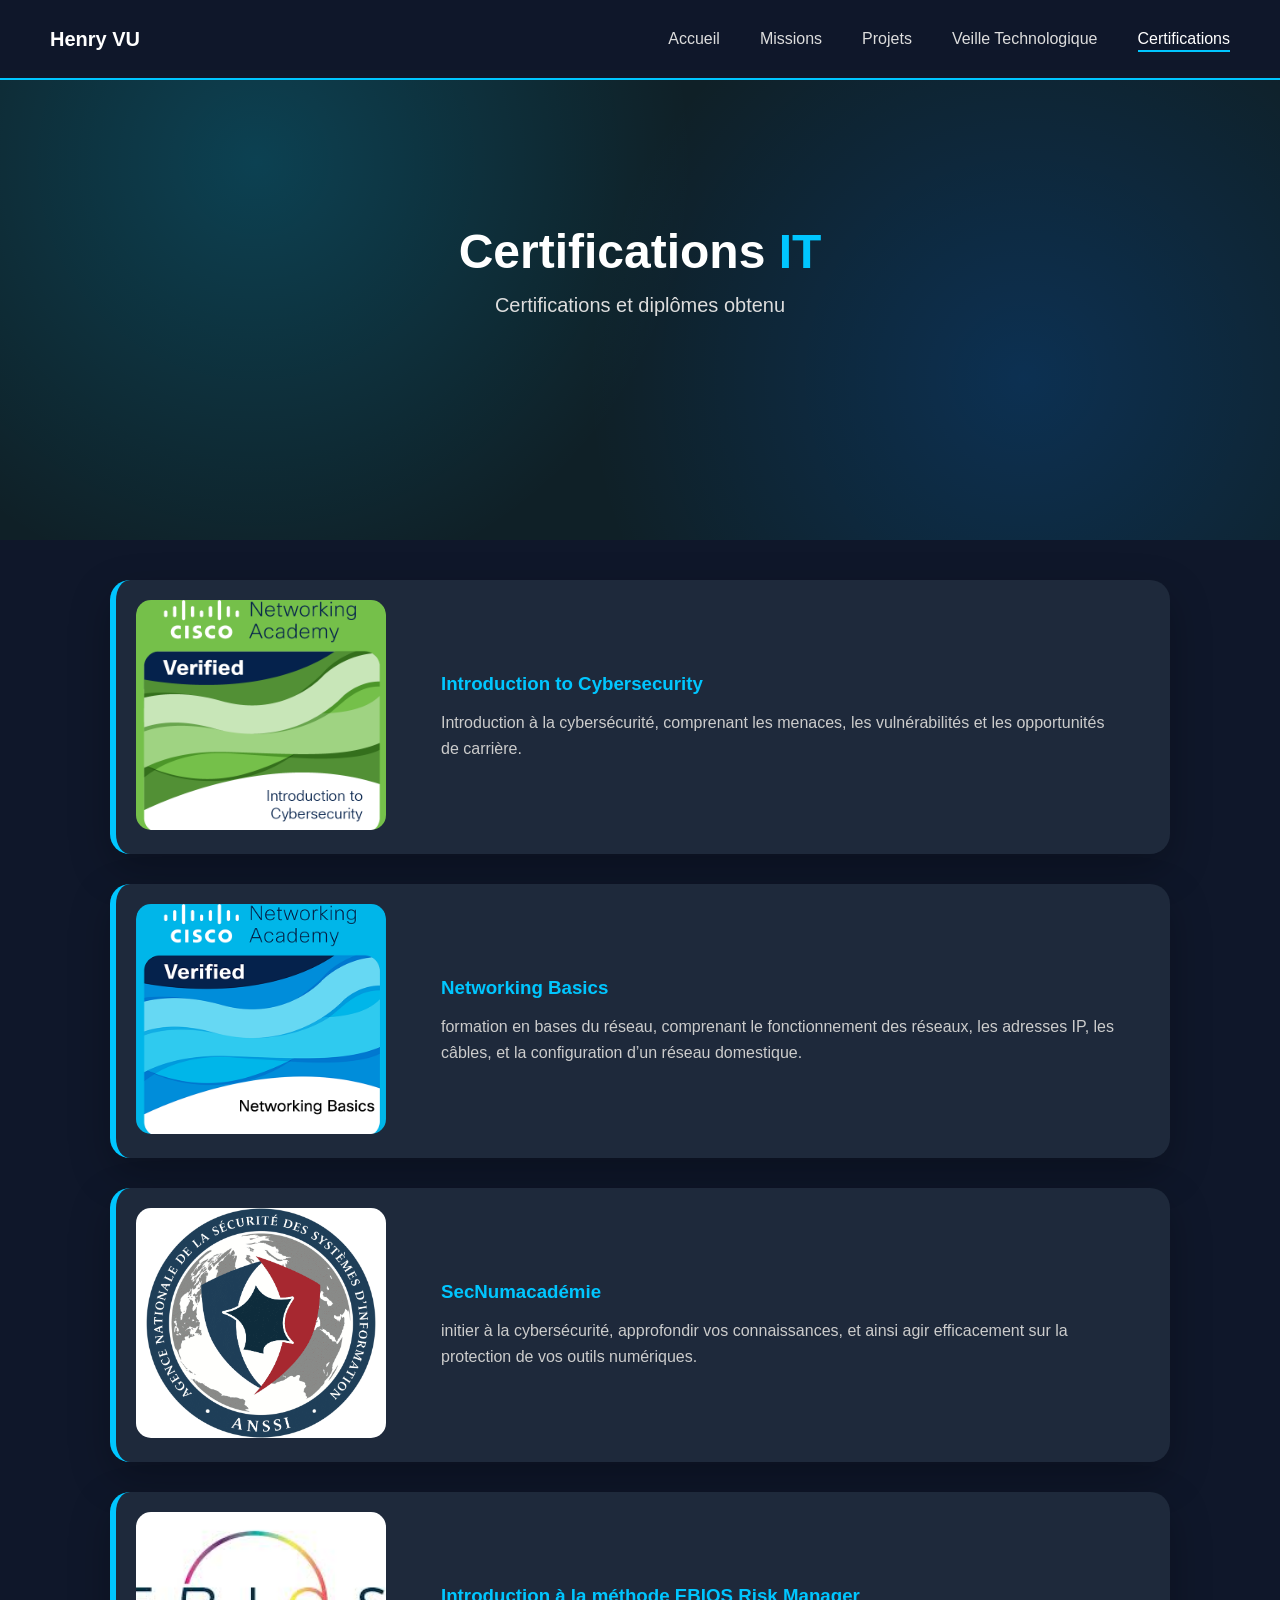
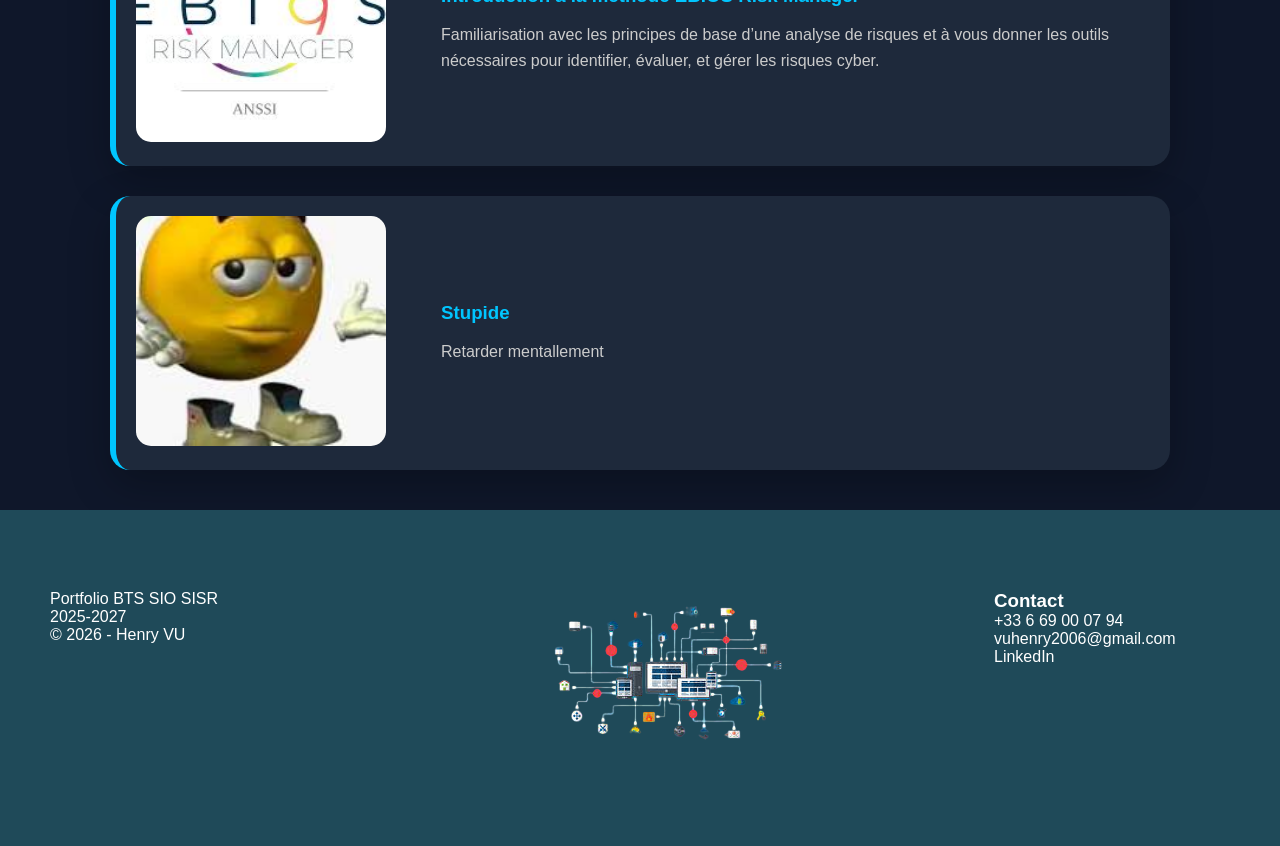
==== certif.html @ 15921a3d "Add files via upload" ====
<!DOCTYPE html>
<html lang="fr">
<head>
    <meta charset="UTF-8">
    <meta name="viewport" content="width=device-width, initial-scale=1.0">
    <title>Certifications - Henry VU</title>
    <link rel="stylesheet" href="css/style.css">
</head>
<body>

<!-- ===================== HEADER ===================== -->
<header>
    <div class="logo">Henry VU</div>
    <nav>
        <ul>
            <li><a href="index.html">Accueil</a></li>
            <li><a href="e5.html">Missions</a></li>
            <li><a href="e6.html">Projets</a></li>
            <li><a href="veille.html">Veille Technologique</a></li>
            <li><a href="certif.html" class="active">Certifications</a></li>
        </ul>
    </nav>
</header>

<!-- ===================== HERO PAGE INTERNE ===================== -->
<section class="hero page-hero">
    <div class="hero-text">
        <h1>Certifications <span>IT</span></h1>
        <p>Certifications et diplômes obtenu</p>
    </div>
</section>

<!-- ===================== MISSIONS E6 ===================== -->
<section class="cards-section">

    <div class="card-horizontal">

        <!-- IMAGE CLIQUABLE -->
        <a href="pdf/cyber.pdf" target="_blank">
            <img src="images/cyber.png" alt="Réseau">
        </a>

        <div class="card-content">
            <h3>Introduction to Cybersecurity</h3>
            <p>
                Introduction à la cybersécurité, comprenant les menaces, les vulnérabilités et les opportunités de carrière.
            </p>
        </div>

    </div>

    <div class="card-horizontal">

        <!-- IMAGE CLIQUABLE -->
        <a href="pdf/network.pdf" target="_blank">
            <img src="images/network.png" alt="Réseau">
        </a>

        <div class="card-content">
            <h3>Networking Basics</h3>
            <p>
                formation en bases du réseau, comprenant le fonctionnement des réseaux, les adresses IP, les câbles, et la configuration d’un réseau 			domestique.
            </p>
        </div>

    </div>

    <div class="card-horizontal">

        <!-- IMAGE CLIQUABLE -->
        <a href="pdf/anssi.pdf" target="_blank">
            <img src="images/anssi.png" alt="Réseau">
        </a>

        <div class="card-content">
            <h3>SecNumacadémie</h3>
            <p>
                initier à la cybersécurité, approfondir vos connaissances, et ainsi agir efficacement sur la protection de vos outils numériques.
            </p>
        </div>

    </div>

    <div class="card-horizontal">

        <!-- IMAGE CLIQUABLE -->
        <a href="pdf/ebios.pdf" target="_blank">
            <img src="images/ebios.jpg" alt="Réseau">
        </a>

        <div class="card-content">
            <h3>Introduction à la méthode EBIOS Risk Manager</h3>
            <p>
                Familiarisation avec les principes de base d’une analyse de risques et à vous donner les outils nécessaires pour identifier, évaluer, et gérer les risques cyber.
            </p>
        </div>

    </div>

    <div class="card-horizontal">

        <!-- IMAGE CLIQUABLE -->
        <a href="pdf/nigga.png" target="_blank">
            <img src="images/idk.jpg" alt="Réseau">
        </a>

        <div class="card-content">
            <h3>Stupide</h3>
            <p>
                Retarder mentallement
            </p>
        </div>

    </div>



</section>

<!-- FOOTER GLOBAL -->
<footer class="main-footer">

    <div class="footer-left">
        <p>Portfolio BTS SIO SISR</p>
	<p>2025-2027</p>
        <div class="socials"></div>
        <p class="copyright">© 2026 - Henry VU</p>
    </div>

    <div class="footer-left">
        <img src="images/footer2.png" alt="Logo">
    </div>

    <div class="footer-right">
        <h3>Contact</h3>
        <p>+33 6 69 00 07 94</p>
	<p>vuhenry2006@gmail.com</p>
	<a href="https://www.linkedin.com/in/henry-vu-423436365/" target="_blank" class="link-custom">
    LinkedIn
</a>
    </div>

</footer>

</body>
</html>
---- css/style.css ----
/* ===================== RESET ===================== */
* {
    margin: 0;
    padding: 0;
    box-sizing: border-box;
}

body {
    font-family: 'Segoe UI', sans-serif;
    background-color: #0f172a; /* fond IT sombre global */
    color: #ddd;
}

/* ===================== HEADER ===================== */
header {
    display: flex;
    justify-content: space-between;
    align-items: center;
    height: 80px;
    padding: 0 50px;
    background: #0f172a;
    border-bottom: 2px solid #00c6ff;
    position: fixed;
    top: 0;
    width: 100%;
    z-index: 1000;
}

header .logo {
    font-weight: bold;
    font-size: 20px;
    color: white;
}

header nav ul {
    display: flex;
    list-style: none;
    gap: 40px;
}

header nav a {
    text-decoration: none;
    color: #ddd;
    font-weight: 500;
    position: relative;
    padding-bottom: 5px;
    transition: 0.3s;
}

/* Hover menu */
header nav a:hover {
    color: white;
}

/* Trait animé pour menu */
header nav a::after {
    content: "";
    position: absolute;
    left: 0;
    bottom: 0;
    width: 0%;
    height: 2px;
    background: #00c6ff;
    transition: 0.3s;
}

header nav a:hover::after,
header nav a.active::after {
    width: 100%;
}

header nav a.active {
    color: white;
}

/* ===================== HERO ===================== */
.hero {
    display: flex;
    flex-direction: column;
    justify-content: center; /* centre le texte et les bulles */
    align-items: center;
    gap: 60px; /* espace fixe entre texte et bulles */
    height: 60vh; /* prendre toute la hauteur de l'écran */
    padding: 50px 20px;
    text-align: center;
    color: white;

    /* Fond IT network */
    background: radial-gradient(circle at 20% 30%, #00c6ff33, transparent 40%),
                radial-gradient(circle at 80% 70%, #0072ff33, transparent 40%),
                #0f2027;
}

.hero-text h1 {
    font-size: 48px;
    margin-bottom: 15px;
}

.hero-text h1 span {
    color: #00c6ff;
}

.hero-text p {
    font-size: 20px;
    margin-bottom: 20;
    color: #ddd;
}

/* ===================== BOUTONS (optionnel) ===================== */
.btn-dark {
    background: #00c6ff;
    color: white;
    padding: 12px 40px;
    border-radius: 30px;
    text-decoration: none;
    transition: 0.3s;
}

.btn-dark:hover {
    background: #009edb;
}

.btn-light {
    background: transparent;
    color: #00c6ff;
    padding: 12px 40px;
    border-radius: 30px;
    text-decoration: none;
    border: 2px solid #00c6ff;
    transition: 0.3s;
}

.btn-light:hover {
    background: #00c6ff;
    color: white;
}

.buttons {
    display: flex;
    gap: 20px;
    justify-content: center;
    margin-top: 30px; /* espace entre texte et bulles */
}

/* ===================== CARDS HORIZONTALES ===================== */

.cards-section {
    max-width: 1100px;
    margin: 40px auto;
    padding: 0 20px;
}

/* CONTENU DROITE */
.card-content {
    padding: 30px;
}

.card-content h3 {
    color: #00c6ff;
    margin-bottom: 15px;
}

.card-content p {
    color: #ccc;
    line-height: 1.6;
}

.card-horizontal {
    display: flex;
    align-items: center;
    background: #1e293b;
    border-radius: 20px;
    padding: 20px;
    margin-bottom: 30px;
    box-shadow: 0 15px 40px rgba(0,0,0,0.25);
    border-left: 6px solid #00c6ff;
    transition: 0.3s;
}

.card-horizontal a {
    display: block;
    margin-right: 25px;
}

.card-horizontal img {
    width: 250px;
    height: 230px;
    object-fit: cover;
    border-radius: 15px;
    transition: 0.3s;
}

.card-horizontal img:hover {
    transform: scale(1.05);
    opacity: 0.9;
}

/* ===================== VEILLE SECTION ===================== */

.veille-section {
    display: flex;
    justify-content: center;
    gap: 100px;
    padding: 120px 50px 80px;
    background: #0f172a;
}

.veille-card {
    position: relative;
    width: 360px;
    height: 420px;
    border-radius: 20px;
    overflow: hidden;
    box-shadow: 0 15px 40px rgba(0,0,0,0.15);
}

.veille-card img {
    width: 100%;
    height: 100%;
    object-fit: cover;
}

.veille-content {
    position: absolute;
    bottom: 0;
    background: rgba(0,0,0,0.65);
    color: white;
    padding: 20px;
    width: 100%;
    text-align: center;
}

.veille-content h3 {
    margin-bottom: 15px;
}

.btn-outline {
    display: inline-block;
    margin-top: 20px;
    padding: 10px 25px;
    border: 2px solid white;
    border-radius: 30px;
    text-decoration: none;
    color: white;
    transition: 0.3s;
}

.btn-outline:hover {
    background: white;
    color: black;
}

/* ===================== FOOTER GLOBAL ===================== */

.main-footer {
    display: flex;
    justify-content: space-between;
    padding: 80px 50px;
    background: #1f4a59;
    color: white;
}

.footer-left,
.footer-center,
.footer-right {
    width: 20%;
}

.footer-right input {
    width: 100%;
    padding: 10px;
    margin: 10px 0;
    border-radius: 8px;
    border: none;
}

.link-white {
    color: white;
    text-decoration: none;
}

.link-white:hover {
    text-decoration: underline;
}

.link-custom {
    color: white;
    text-decoration: none;
}

.link-custom:hover {
    text-decoration: underline;
}

/* ========================= */
/* SECTION A PROPOS */
/* ========================= */

.about {
    padding: 80px 20px;
    display: flex;
    justify-content: center;
    align-items: center;
}

.about-container {
    max-width: 900px;
    text-align: center;
    background: rgba(255, 255, 255, 0.05);
    padding: 50px;
    border-radius: 20px;
    backdrop-filter: blur(10px);
    box-shadow: 0 0 30px rgba(0, 198, 255, 0.2);
}

.about-container h2 {
    font-size: 32px;
    margin-bottom: 30px;
    color: #00c6ff;
}

.about-container p {
    font-size: 18px;
    line-height: 1.8;
    margin-bottom: 20px;
    color: white;
}
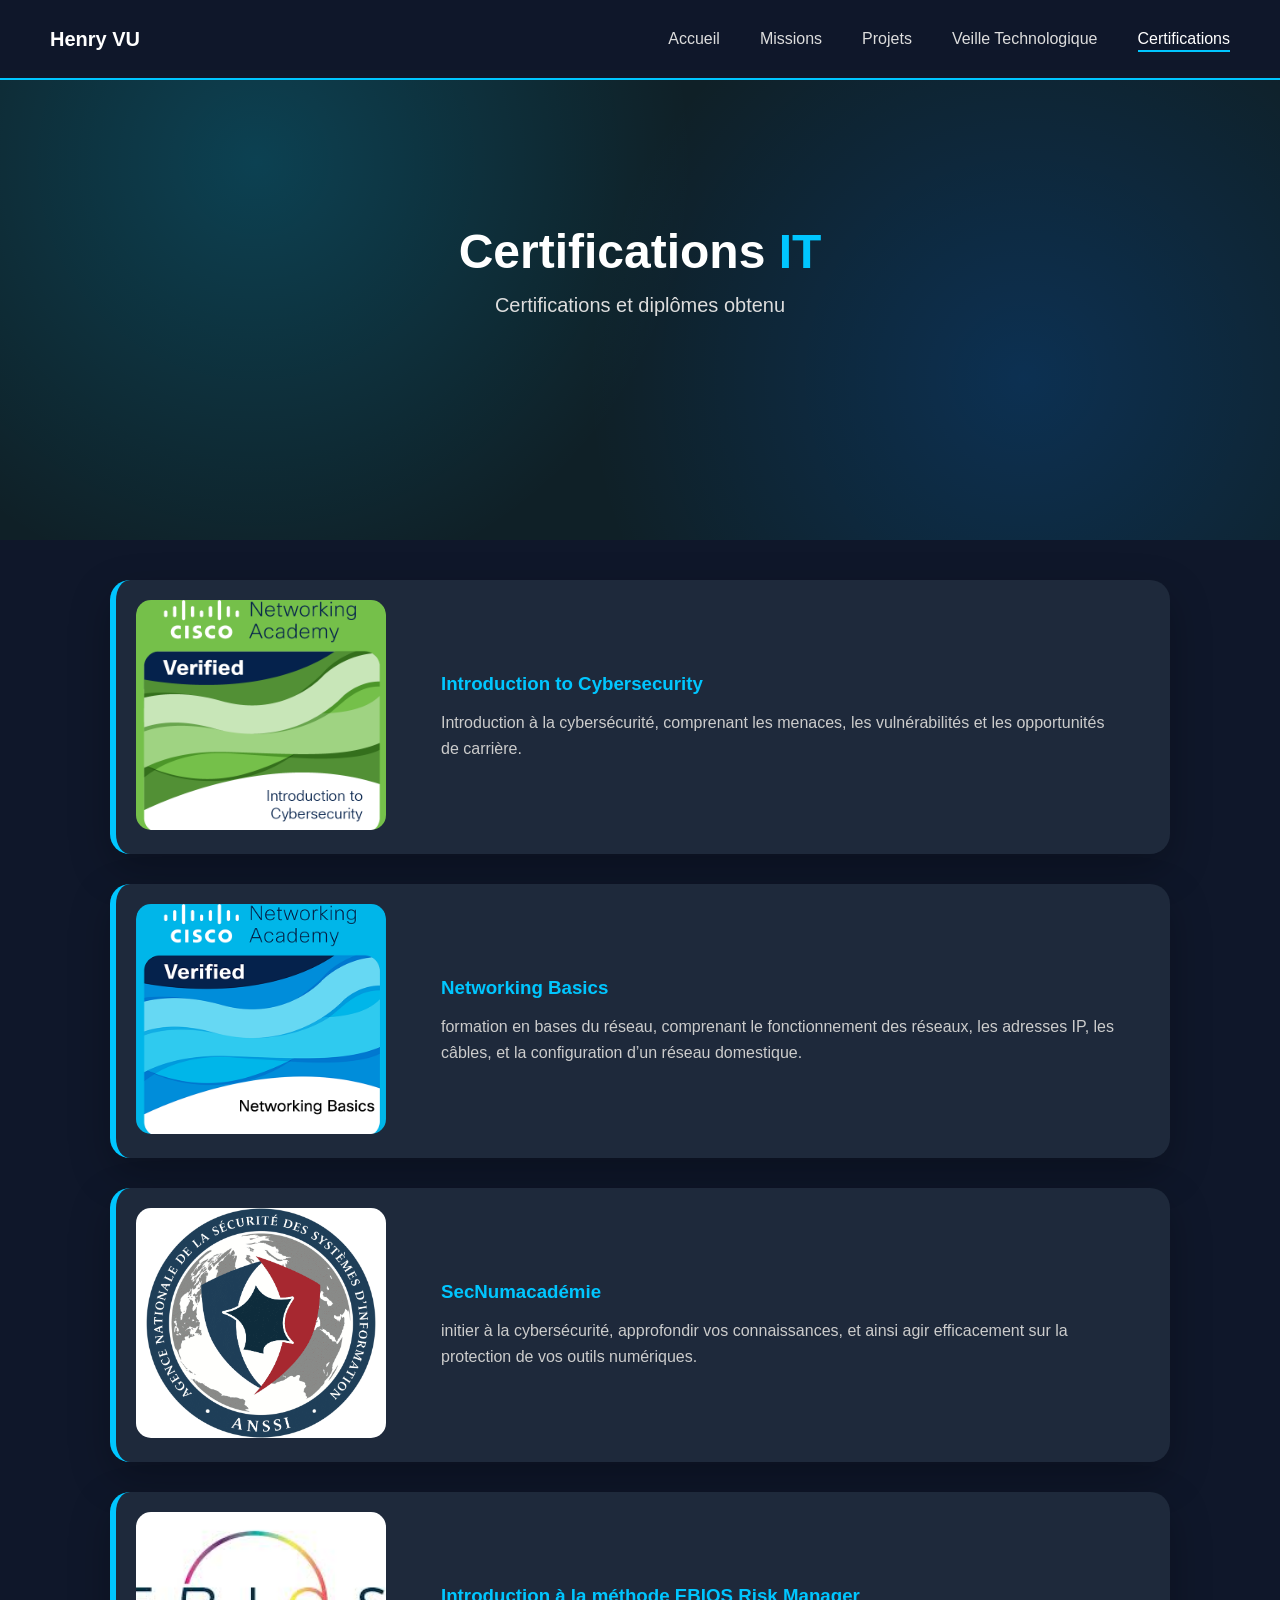
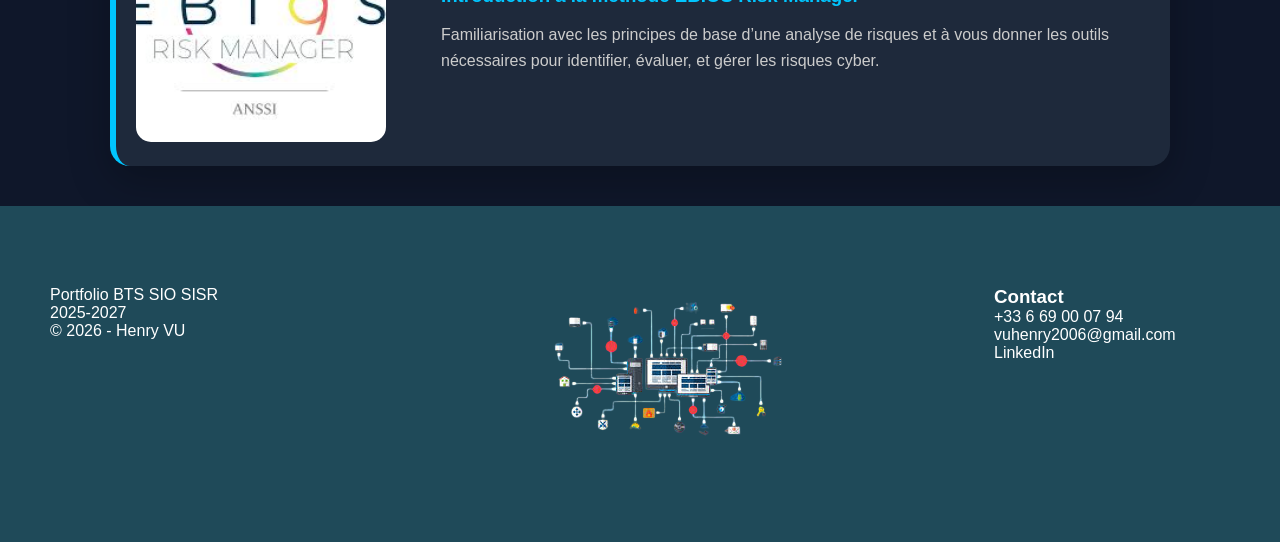
==== commit 28fc8640: "Update certif.html" ====
--- a/certif.html
+++ b/certif.html
@@ -95,23 +95,6 @@
             </p>
         </div>
 
-    </div>
-
-    <div class="card-horizontal">
-
-        <!-- IMAGE CLIQUABLE -->
-        <a href="pdf/nigga.png" target="_blank">
-            <img src="images/idk.jpg" alt="Réseau">
-        </a>
-
-        <div class="card-content">
-            <h3>Stupide</h3>
-            <p>
-                Retarder mentallement
-            </p>
-        </div>
-
-    </div>
 
 
 
@@ -143,4 +126,4 @@
 </footer>
 
 </body>
-</html>+</html>
